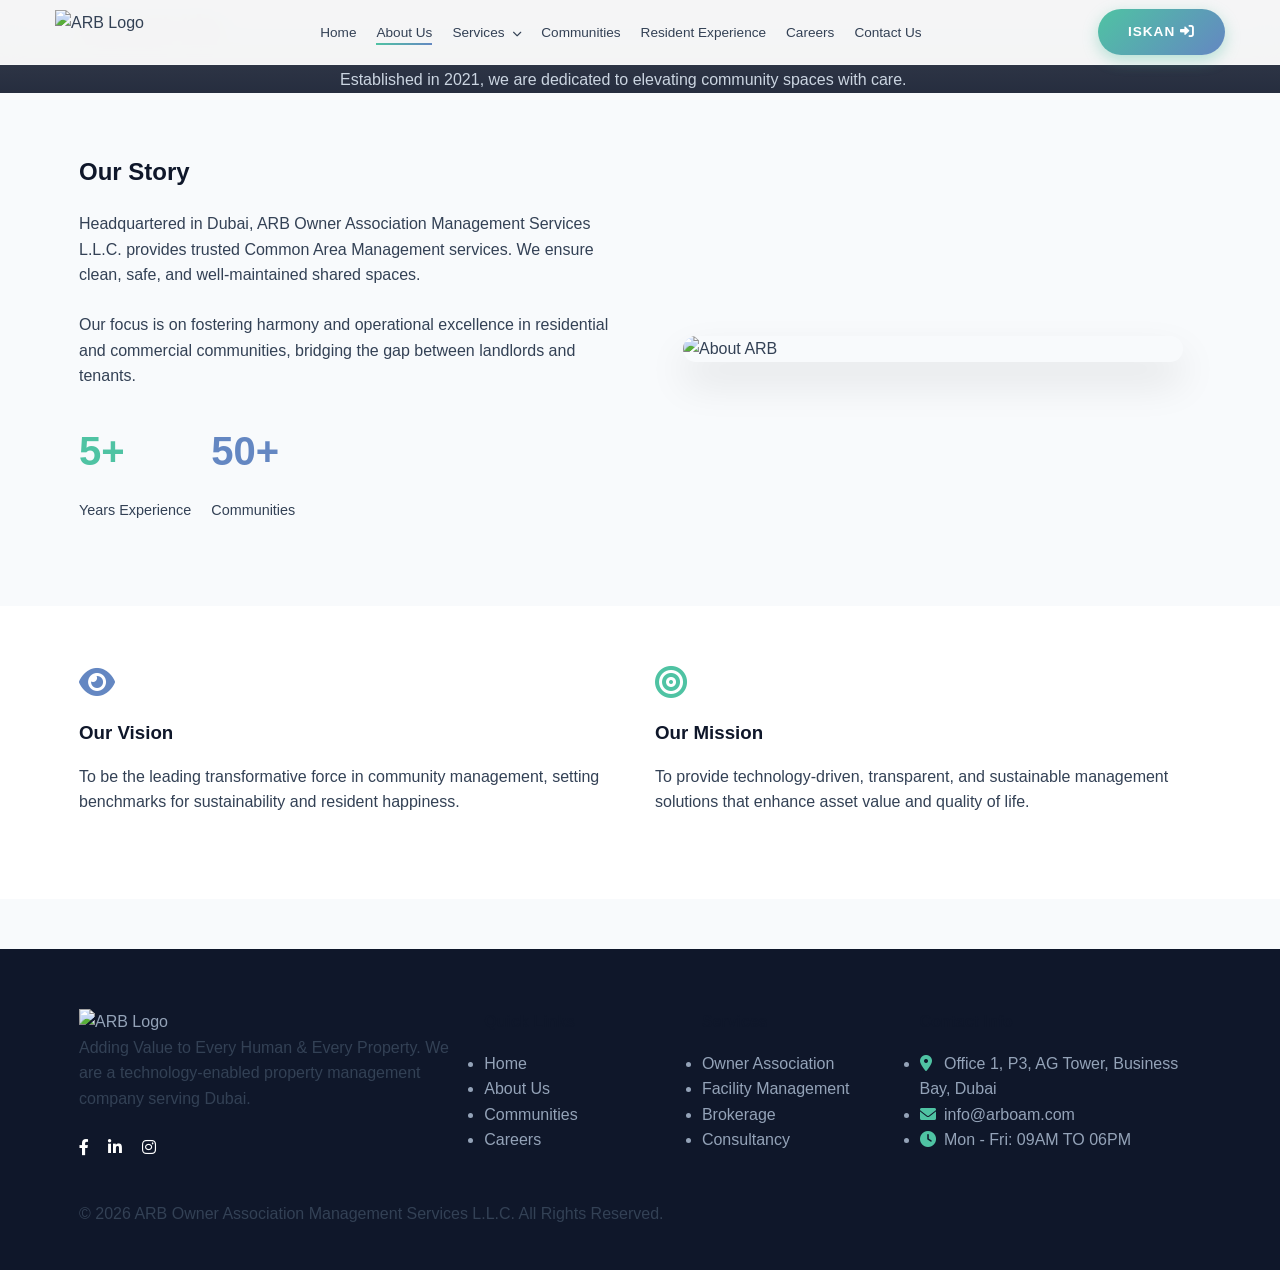
==== about.html @ 4837bdbb "initial commit" ====
<!DOCTYPE html>
<html lang="en">

<head>
    <meta charset="UTF-8">
    <meta name="viewport" content="width=device-width, initial-scale=1.0">
    <title>About Us - ARB Owners Association</title>
    <link rel="stylesheet" href="style.css">
    <link href="https://cdnjs.cloudflare.com/ajax/libs/font-awesome/6.0.0/css/all.min.css" rel="stylesheet">
</head>

<body>

    <!-- Header / Navbar -->
    <header>
        <div class="container nav-wrapper">
            <a href="index.html" class="logo"><img src="https://www.arboam.com/wp-content/uploads/2025/01/ARB-Logo.png"
                    alt="ARB Logo"></a>
            <nav>
                <ul>
                    <li><a href="index.html">Home</a></li>
                    <li><a href="about.html" class="active">About Us</a></li>
                    <li class="dropdown">
                        <a href="services.html">Services <i class="fas fa-chevron-down" style="font-size: 0.7em; margin-left: 5px;"></i></a>
                        <ul class="dropdown-content">
                            <li><a href="services.html">Owner Association Management</a></li>
                        </ul>
                    </li>
                    <li><a href="communities.html">Communities</a></li>
                    <li><a href="resident-experience.html">Resident Experience</a></li>
                    <li><a href="careers.html">Careers</a></li>
                    <li><a href="contact.html">Contact Us</a></li>
                </ul>
            </nav>
            <a href="#" class="btn btn-Iskan">Iskan <i class="fas fa-sign-in-alt"></i></a>
        </div>
    </header>

    <!-- Page Header -->
    <div class="page-header"
        style="background-image: linear-gradient(rgba(15, 23, 42, 0.8), rgba(15, 23, 42, 0.9)), url('https://images.unsplash.com/photo-1497366216548-37526070297c?auto=format&fit=crop&q=80');">
        <div class="container">
            <h1>About Us</h1>
            <p style="color: #cbd5e1; max-width: 600px; margin: 0 auto;">Established in 2021, we are dedicated to
                elevating community spaces with care.</p>
        </div>
    </div>

    <!-- Main Content -->
    <section class="section-padding">
        <div class="container">
            <div style="display: grid; grid-template-columns: 1fr 1fr; gap: 50px; align-items: center;">
                <div>
                    <h2 style="margin-bottom: 20px;">Our Story</h2>
                    <p>Headquartered in Dubai, ARB Owner Association Management Services L.L.C. provides trusted Common
                        Area Management services. We ensure clean, safe, and well-maintained shared spaces.</p>
                    <p>Our focus is on fostering harmony and operational excellence in residential and commercial
                        communities, bridging the gap between landlords and tenants.</p>

                    <div style="display: flex; gap: 20px; margin-top: 30px;">
                        <div>
                            <h3 style="color: var(--primary-green); font-size: 2.5rem;">5+</h3>
                            <p style="font-size: 0.9rem;">Years Experience</p>
                        </div>
                        <div>
                            <h3 style="color: var(--primary-blue); font-size: 2.5rem;">50+</h3>
                            <p style="font-size: 0.9rem;">Communities</p>
                        </div>
                    </div>
                </div>
                <div>
                    <img src="https://images.unsplash.com/photo-1554469384-e58fac16e23a?ixlib=rb-1.2.1&auto=format&fit=crop&w=1350&q=80"
                        alt="About ARB"
                        class="about-image">
                </div>
            </div>
        </div>
    </section>

    <!-- Vision & Mission -->
    <section class="section-padding" style="background-color: var(--white);">
        <div class="container">
            <div style="display: grid; grid-template-columns: 1fr 1fr; gap: 30px;">
                <div class="card">
                    <i class="fas fa-eye" style="font-size: 2rem; color: var(--primary-blue); margin-bottom: 20px;"></i>
                    <h3>Our Vision</h3>
                    <p>To be the leading transformative force in community management, setting benchmarks for
                        sustainability and resident happiness.</p>
                </div>
                <div class="card">
                    <i class="fas fa-bullseye"
                        style="font-size: 2rem; color: var(--primary-green); margin-bottom: 20px;"></i>
                    <h3>Our Mission</h3>
                    <p>To provide technology-driven, transparent, and sustainable management solutions that enhance
                        asset value and quality of life.</p>
                </div>
            </div>
        </div>
    </section>

    <!-- Footer -->
    <footer>
        <div class="container">
            <div class="footer-grid">
                <div class="footer-item">
                    <a href="index.html" class="footer-logo"><img
                            src="https://www.arboam.com/wp-content/uploads/2025/01/ARB-Logo.png" alt="ARB Logo"></a>
                    <p>Adding Value to Every Human & Every Property. We are a technology-enabled property management
                        company serving Dubai.</p>
                    <div style="margin-top: 20px;">
                        <a href="#" style="color: white; margin-right: 15px;"><i class="fab fa-facebook-f"></i></a>
                        <a href="#" style="color: white; margin-right: 15px;"><i class="fab fa-linkedin-in"></i></a>
                        <a href="#" style="color: white; margin-right: 15px;"><i class="fab fa-instagram"></i></a>
                    </div>
                </div>

                <div class="footer-item">
                    <h4>Quick Links</h4>
                    <ul class="footer-links">
                        <li><a href="index.html">Home</a></li>
                        <li><a href="about.html">About Us</a></li>
                        <li><a href="communities.html">Communities</a></li>
                        <li><a href="careers.html">Careers</a></li>
                    </ul>
                </div>

                <div class="footer-item">
                    <h4>Services</h4>
                    <ul class="footer-links">
                        <li><a href="services.html">Owner Association</a></li>
                        <li><a href="services.html">Facility Management</a></li>
                        <li><a href="services.html">Brokerage</a></li>
                        <li><a href="services.html">Consultancy</a></li>
                    </ul>
                </div>

                <div class="footer-item">
                    <h4>Contact Info</h4>
                    <ul class="footer-links">
                        <li><i class="fas fa-map-marker-alt" style="width: 20px; color: var(--primary-green);"></i>
                            Office 1, P3, AG Tower, Business Bay, Dubai</li>
                        <li><i class="fas fa-envelope" style="width: 20px; color: var(--primary-green);"></i>
                            info@arboam.com</li>
                        <li><i class="fas fa-clock" style="width: 20px; color: var(--primary-green);"></i> Mon - Fri:
                            09AM TO 06PM</li>
                    </ul>
                </div>
            </div>

            <div class="copyright">
                <p>&copy; 2026 ARB Owner Association Management Services L.L.C. All Rights Reserved.</p>
            </div>
        </div>
    </footer>

</body>

</html>
---- style.css ----
/* Global Variables & Color Palette */
:root {
    --primary-blue: #6487c2;
    --primary-green: #4fc3a3;
    --dark-bg: #0f172a;
    --light-bg: #f8fafc;
    --text-color: #334155;
    --light-text: #94a3b8;
    --white: #ffffff;
    --gradient-main: linear-gradient(135deg, var(--primary-green) 0%, var(--primary-blue) 100%);
    --gradient-hover: linear-gradient(135deg, var(--primary-blue) 0%, var(--primary-green) 100%);
    --nav-height: 65px;
    --glass-bg: rgba(255, 255, 255, 0.95);
    --glass-border: 1px solid rgba(255, 255, 255, 0.3);
    --shadow-soft: 0 10px 30px rgba(0, 0, 0, 0.05);
    --shadow-hover: 0 20px 40px rgba(100, 135, 194, 0.2);
    --radius-lg: 16px;
    --radius-btn: 50px;
}

* {
    margin: 0;
    padding: 0;
    box-sizing: border-box;
    font-family: 'Segoe UI', Tahoma, Geneva, Verdana, sans-serif;
}

body {
    background-color: var(--light-bg);
    color: var(--text-color);
    line-height: 1.6;
    overflow-x: hidden;
}

/* Typography */
h1, h2, h3, h4, h5, h6 {
    color: var(--dark-bg);
    margin-bottom: 1rem;
    font-weight: 700;
}

p {
    margin-bottom: 1.5rem;
    color: var(--text-color);
}

a {
    text-decoration: none;
    color: inherit;
    transition: all 0.3s ease;
}

/* Utility Classes */
.container {
    width: 90%;
    max-width: 1200px;
    margin: 0 auto;
    padding: 0 15px;
}

.text-gradient {
    background: var(--gradient-main);
    -webkit-background-clip: text;
    -webkit-text-fill-color: transparent;
    background-clip: text;
}

.section-padding {
    padding: 60px 0;
}

/* About Image Control */
.about-image {
    width: 100%;
    max-width: 500px;
    height: auto;
    object-fit: cover;
    border-radius: var(--radius-lg);
    box-shadow: 0 20px 40px rgba(0,0,0,0.1);
    display: block;
    margin: 0 auto;
}

/* Navbar */
header {
    position: fixed;
    top: 0;
    width: 100%;
    height: var(--nav-height);
    background: var(--glass-bg);
    backdrop-filter: blur(10px);
    -webkit-backdrop-filter: blur(10px);
    border-bottom: var(--glass-border);
    z-index: 1000;
    display: flex;
    align-items: center;
    transition: all 0.3s ease;
}

.nav-wrapper {
    display: flex;
    justify-content: space-between;
    align-items: center;
    width: 100%;
}

.logo {
    display: flex;
    align-items: center;
}

.logo img {
    height: 45px;
    width: auto;
}

nav ul {
    display: flex;
    list-style: none;
    gap: 20px;
    align-items: center;
}

/* Dropdown Support */
.dropdown {
    position: relative;
}

.dropdown-content {
    display: none;
    position: absolute;
    top: 100%;
    left: 0;
    background-color: var(--white); /* Ensure background is solid white */
    min-width: 240px;
    box-shadow: 0 10px 30px rgba(0,0,0,0.1);
    border-radius: 8px;
    padding: 10px 0;
    flex-direction: column;
    gap: 0;
    z-index: 1000;
}

.dropdown:hover .dropdown-content {
    display: flex;
}

.dropdown-content li {
    width: 100%;
    display: block;
}

.dropdown-content li a {
    display: block;
    padding: 10px 20px;
    width: 100%;
    color: var(--text-color);
    transition: all 0.2s ease;
}

.dropdown-content li a:hover {
    background-color: var(--light-bg);
    color: var(--primary-green);
    padding-left: 25px; /* Slight movement on hover */
}

/* Remove the underline effect for dropdown items to keep it clean */
.dropdown-content li a::after {
    display: none;
}

nav ul li a {
    font-weight: 500;
    font-size: 0.85rem;
    color: var(--text-color);
    position: relative;
}

nav ul li a::after {
    content: '';
    position: absolute;
    bottom: -5px;
    left: 0;
    width: 0;
    height: 2px;
    background: var(--gradient-main);
    transition: width 0.3s ease;
}

nav ul li a:hover::after,
nav ul li a.active::after {
    width: 100%;
}

/* Buttons */
.btn {
    display: inline-block;
    padding: 12px 30px;
    background: var(--gradient-main);
    color: var(--white);
    border: none;
    border-radius: var(--radius-btn);
    font-weight: 600;
    cursor: pointer;
    text-transform: uppercase;
    font-size: 0.85rem;
    letter-spacing: 1px;
    box-shadow: 0 5px 15px rgba(79, 195, 163, 0.4);
    transition: all 0.3s ease;
}

.btn:hover {
    transform: translateY(-2px);
    box-shadow: 0 8px 20px rgba(79, 195, 163, 0.6);
    background: var(--gradient-hover);
}

.btn-login {
    background: transparent;
    border: 2px solid var(--primary-blue);
    color: var(--primary-blue);
    margin-left: 20px;
    box-shadow: none;
}

.btn-login:hover {
    background: var(--primary-blue);
    color: var(--white);
    transform: translateY(-2px);
    box-shadow: 0 5px 15px rgba(100, 135, 194, 0.3);
}

/* Hero Section */
.hero {
    min-height: 100vh;
    padding-top: var(--nav-height);
    display: flex;
    align-items: center;
    position: relative;
    overflow: hidden;
    background: linear-gradient(180deg, rgba(248,250,252,1) 0%, rgba(230,240,255,0.5) 100%);
}

.hero::before {
    content: '';
    position: absolute;
    top: -10%;
    right: -5%;
    width: 50%;
    height: 80%;
    background: radial-gradient(circle, rgba(79,195,163,0.1) 0%, rgba(100,135,194,0.05) 70%);
    border-radius: 50%;
    z-index: 0;
    filter: blur(60px);
}

.hero-content {
    position: relative;
    z-index: 1;
    width: 100%;
    display: grid;
    grid-template-columns: 1fr 1fr;
    gap: 50px;
    align-items: center;
}

.hero-text h1 {
    font-size: 3.5rem;
    line-height: 1.1;
    margin-bottom: 25px;
    background: linear-gradient(90deg, var(--dark-bg), var(--primary-blue));
    -webkit-background-clip: text;
    -webkit-text-fill-color: transparent;
}

.hero-text p {
    font-size: 1.2rem;
    color: var(--text-color);
    margin-bottom: 40px;
    max-width: 90%;
}

/* ...existing code... */

.hero-image img {
    /* Adjusted Size */
    width: 90%; 
    max-width: 600px; /* Limit maximum width */
    display: block;
    margin: 0 auto;
    border-radius: var(--radius-lg);
    box-shadow: 0 20px 50px rgba(0,0,0,0.1);
    transform: perspective(1000px) rotateY(-5deg);
    transition: transform 0.5s ease;
}

/* ...existing code... */

/* Section Headers */
.section-header {
    text-align: center;
    max-width: 700px;
    margin: 0 auto 40px; /* Reduced margin */
}

/* ...existing code... */

/* Footer */
footer {
    background: var(--dark-bg);
    color: var(--light-text);
    padding: 60px 0 20px; /* Reduced padding */
    position: relative;
    margin-top: 50px;
}

/* ...existing code... */

.footer-grid {
    display: grid;
    grid-template-columns: 2fr 1fr 1fr 1.5fr;
    gap: 30px; /* Reduced gap */
    margin-bottom: 40px; /* Reduced margin */
}

/* ...existing code... */

/* Responsive */
@media (max-width: 968px) {
    .nav-wrapper {
        flex-direction: column;
        padding: 15px 0;
    }
    
    header {
        height: auto;
        position: relative; /* Changed from fixed for better mobile handling or keep fixed but consider height */
    }

    nav ul {
        flex-wrap: wrap;
        justify-content: center;
        margin: 15px 0;
        gap: 15px; /* Reduced gap for mobile */
    }
    
    .hero {
        padding-top: 40px; /* Reduced padding since header might not be fixed overlay or just to reduce gap */
        min-height: auto; /* Allow content to dictate height */
        padding-bottom: 60px;
    }

    .hero-content {
        grid-template-columns: 1fr;
        gap: 40px;
        text-align: center;
    }

    .hero-text h1 {
        font-size: 2.5rem; /* Smaller font on mobile */
    }

    .hero-text p {
        margin-left: auto;
        margin-right: auto;
    }

    /* About Page Image Responsive */
    .section-padding > .container > div { 
        /* Targeting the grid in about us page */
        grid-template-columns: 1fr !important;
    }
    
    .hero-image {
        margin-top: 20px;
    }

    .hero-image img {
        width: 100%;
        max-width: 100%;
        transform: none; /* Remove 3D effect on mobile for cleaner look */
    }
    
    .footer-grid {
        grid-template-columns: 1fr;
        gap: 40px;
    }
    
    .card {
        padding: 30px; /* Slightly reduced padding */
    }
}

@media (max-width: 480px) {
    .hero-text h1 {
        font-size: 2rem;
    }
    
    .btn {
        width: 100%;
        margin-bottom: 10px;
    }
    
    .btn-login {
        margin-left: 0;
    }
}
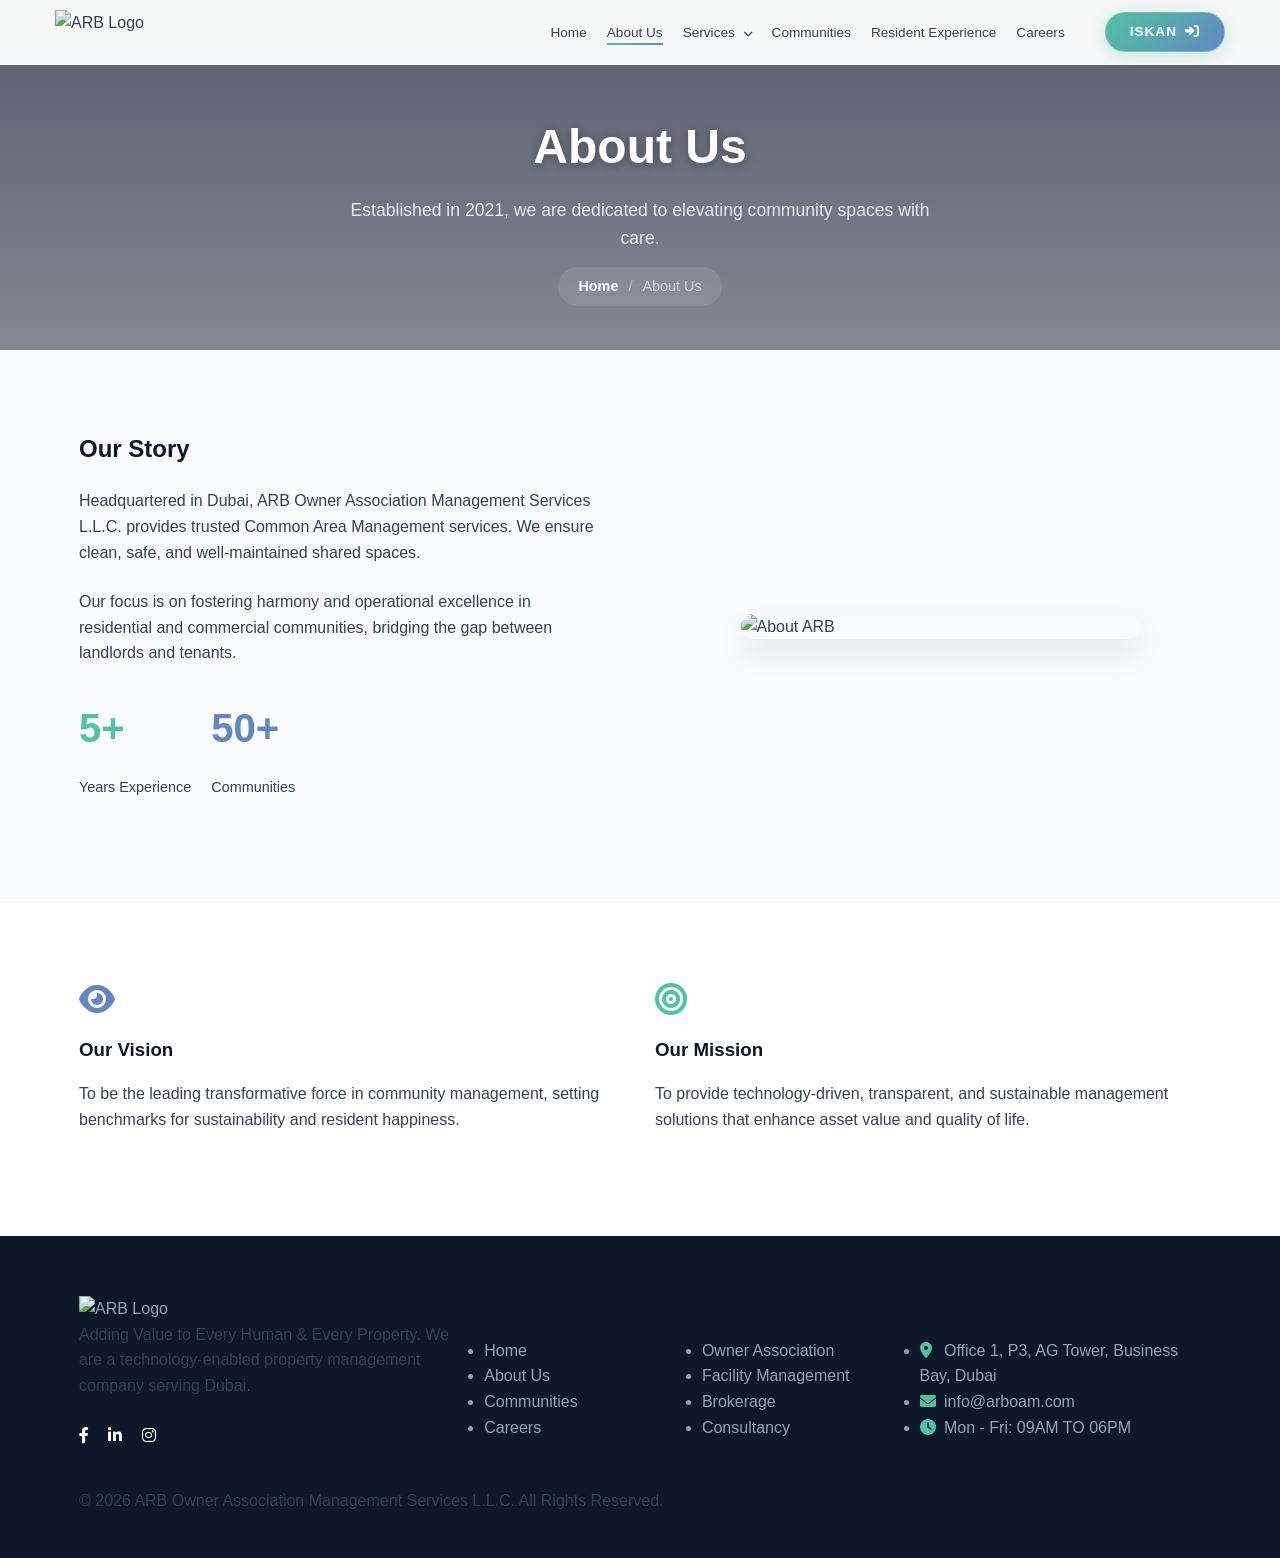
==== commit 553d4143: "changes done" ====
--- a/about.html
+++ b/about.html
@@ -29,27 +29,31 @@
                     <li><a href="communities.html">Communities</a></li>
                     <li><a href="resident-experience.html">Resident Experience</a></li>
                     <li><a href="careers.html">Careers</a></li>
-                    <li><a href="contact.html">Contact Us</a></li>
+                    <li style="margin-left: 20px;"><a href="#" class="btn btn-iskan">Iskan <i class="fas fa-sign-in-alt"></i></a></li>
                 </ul>
             </nav>
-            <a href="#" class="btn btn-Iskan">Iskan <i class="fas fa-sign-in-alt"></i></a>
         </div>
     </header>
 
     <!-- Page Header -->
-    <div class="page-header"
-        style="background-image: linear-gradient(rgba(15, 23, 42, 0.8), rgba(15, 23, 42, 0.9)), url('https://images.unsplash.com/photo-1497366216548-37526070297c?auto=format&fit=crop&q=80');">
+    <div class="page-header" style="background-image: url('https://images.unsplash.com/photo-1497366216548-37526070297c?ixlib=rb-1.2.1&auto=format&fit=crop&w=1350&q=80');">
         <div class="container">
             <h1>About Us</h1>
-            <p style="color: #cbd5e1; max-width: 600px; margin: 0 auto;">Established in 2021, we are dedicated to
-                elevating community spaces with care.</p>
+            <p>Established in 2021, we are dedicated to elevating community spaces with care.</p>
+            <div class="breadcrumbs">
+                <ul>
+                    <li><a href="index.html">Home</a></li>
+                    <li>About Us</li>
+                </ul>
+            </div>
         </div>
     </div>
 
     <!-- Main Content -->
     <section class="section-padding">
         <div class="container">
-            <div style="display: grid; grid-template-columns: 1fr 1fr; gap: 50px; align-items: center;">
+            
+            <div style="display: grid; grid-template-columns: 1fr 1fr; gap: 80px; align-items: center;">
                 <div>
                     <h2 style="margin-bottom: 20px;">Our Story</h2>
                     <p>Headquartered in Dubai, ARB Owner Association Management Services L.L.C. provides trusted Common
--- a/style.css
+++ b/style.css
@@ -1,407 +1,537 @@
 /* Global Variables & Color Palette */
 :root {
-    --primary-blue: #6487c2;
-    --primary-green: #4fc3a3;
-    --dark-bg: #0f172a;
-    --light-bg: #f8fafc;
-    --text-color: #334155;
-    --light-text: #94a3b8;
-    --white: #ffffff;
-    --gradient-main: linear-gradient(135deg, var(--primary-green) 0%, var(--primary-blue) 100%);
-    --gradient-hover: linear-gradient(135deg, var(--primary-blue) 0%, var(--primary-green) 100%);
-    --nav-height: 65px;
-    --glass-bg: rgba(255, 255, 255, 0.95);
-    --glass-border: 1px solid rgba(255, 255, 255, 0.3);
-    --shadow-soft: 0 10px 30px rgba(0, 0, 0, 0.05);
-    --shadow-hover: 0 20px 40px rgba(100, 135, 194, 0.2);
-    --radius-lg: 16px;
-    --radius-btn: 50px;
+  --primary-blue: #6487c2;
+  --primary-green: #4fc3a3;
+  --dark-bg: #0f172a;
+  --light-bg: #f8fafc;
+  --text-color: #334155;
+  --light-text: #94a3b8;
+  --white: #ffffff;
+  --gradient-main: linear-gradient(
+    135deg,
+    var(--primary-green) 0%,
+    var(--primary-blue) 100%
+  );
+  --gradient-hover: linear-gradient(
+    135deg,
+    var(--primary-blue) 0%,
+    var(--primary-green) 100%
+  );
+  --nav-height: 65px;
+  --glass-bg: rgba(255, 255, 255, 0.95);
+  --glass-border: 1px solid rgba(255, 255, 255, 0.3);
+  --shadow-soft: 0 10px 30px rgba(0, 0, 0, 0.05);
+  --shadow-hover: 0 20px 40px rgba(100, 135, 194, 0.2);
+  --radius-lg: 16px;
+  --radius-btn: 50px;
 }
 
 * {
-    margin: 0;
-    padding: 0;
-    box-sizing: border-box;
-    font-family: 'Segoe UI', Tahoma, Geneva, Verdana, sans-serif;
+  margin: 0;
+  padding: 0;
+  box-sizing: border-box;
+  font-family: "Segoe UI", Tahoma, Geneva, Verdana, sans-serif;
 }
 
 body {
-    background-color: var(--light-bg);
-    color: var(--text-color);
-    line-height: 1.6;
-    overflow-x: hidden;
+  background-color: var(--light-bg);
+  color: var(--text-color);
+  line-height: 1.6;
+  overflow-x: hidden;
 }
 
 /* Typography */
-h1, h2, h3, h4, h5, h6 {
-    color: var(--dark-bg);
-    margin-bottom: 1rem;
-    font-weight: 700;
+h1,
+h2,
+h3,
+h4,
+h5,
+h6 {
+  color: var(--dark-bg);
+  margin-bottom: 1rem;
+  font-weight: 700;
 }
 
 p {
-    margin-bottom: 1.5rem;
-    color: var(--text-color);
+  margin-bottom: 1.5rem;
+  color: var(--text-color);
 }
 
 a {
-    text-decoration: none;
-    color: inherit;
-    transition: all 0.3s ease;
+  text-decoration: none;
+  color: inherit;
+  transition: all 0.3s ease;
 }
 
 /* Utility Classes */
 .container {
-    width: 90%;
-    max-width: 1200px;
-    margin: 0 auto;
-    padding: 0 15px;
+  width: 90%;
+  max-width: 1200px;
+  margin: 0 auto;
+  padding: 0 15px;
 }
 
 .text-gradient {
-    background: var(--gradient-main);
-    -webkit-background-clip: text;
-    -webkit-text-fill-color: transparent;
-    background-clip: text;
+  background: var(--gradient-main);
+  -webkit-background-clip: text;
+  -webkit-text-fill-color: transparent;
+  background-clip: text;
 }
 
 .section-padding {
-    padding: 60px 0;
+  padding: 80px 0;
 }
 
 /* About Image Control */
 .about-image {
-    width: 100%;
-    max-width: 500px;
-    height: auto;
-    object-fit: cover;
-    border-radius: var(--radius-lg);
-    box-shadow: 0 20px 40px rgba(0,0,0,0.1);
-    display: block;
-    margin: 0 auto;
+  width: 100%;
+  max-width: 400px;
+  height: auto;
+  object-fit: cover;
+  border-radius: var(--radius-lg);
+  box-shadow: 0 15px 30px rgba(0, 0, 0, 0.08);
+  display: block;
+  margin: 0 auto;
 }
 
 /* Navbar */
 header {
-    position: fixed;
-    top: 0;
-    width: 100%;
-    height: var(--nav-height);
-    background: var(--glass-bg);
-    backdrop-filter: blur(10px);
-    -webkit-backdrop-filter: blur(10px);
-    border-bottom: var(--glass-border);
-    z-index: 1000;
-    display: flex;
-    align-items: center;
-    transition: all 0.3s ease;
+  position: fixed;
+  top: 0;
+  width: 100%;
+  height: var(--nav-height);
+  background: var(--glass-bg);
+  backdrop-filter: blur(10px);
+  -webkit-backdrop-filter: blur(10px);
+  border-bottom: var(--glass-border);
+  z-index: 1000;
+  display: flex;
+  align-items: center;
+  transition: all 0.3s ease;
 }
 
 .nav-wrapper {
-    display: flex;
-    justify-content: space-between;
-    align-items: center;
-    width: 100%;
+  display: flex;
+  justify-content: space-between;
+  align-items: center;
+  width: 100%;
 }
 
 .logo {
-    display: flex;
-    align-items: center;
+  display: flex;
+  align-items: center;
 }
 
 .logo img {
-    height: 45px;
-    width: auto;
+  height: 45px;
+  width: auto;
 }
 
 nav ul {
-    display: flex;
-    list-style: none;
-    gap: 20px;
-    align-items: center;
+  display: flex;
+  list-style: none;
+  gap: 20px;
+  align-items: center;
 }
 
 /* Dropdown Support */
 .dropdown {
-    position: relative;
+  position: relative;
 }
 
 .dropdown-content {
-    display: none;
-    position: absolute;
-    top: 100%;
-    left: 0;
-    background-color: var(--white); /* Ensure background is solid white */
-    min-width: 240px;
-    box-shadow: 0 10px 30px rgba(0,0,0,0.1);
-    border-radius: 8px;
-    padding: 10px 0;
-    flex-direction: column;
-    gap: 0;
-    z-index: 1000;
+  display: none;
+  position: absolute;
+  top: 100%;
+  left: 0;
+  background-color: var(--white); /* Ensure background is solid white */
+  min-width: 240px;
+  box-shadow: 0 10px 30px rgba(0, 0, 0, 0.1);
+  border-radius: 8px;
+  padding: 10px 0;
+  flex-direction: column;
+  gap: 0;
+  z-index: 1000;
 }
 
 .dropdown:hover .dropdown-content {
-    display: flex;
+  display: flex;
 }
 
 .dropdown-content li {
-    width: 100%;
-    display: block;
+  width: 100%;
+  display: block;
 }
 
 .dropdown-content li a {
-    display: block;
-    padding: 10px 20px;
-    width: 100%;
-    color: var(--text-color);
-    transition: all 0.2s ease;
+  display: block;
+  padding: 10px 20px;
+  width: 100%;
+  color: var(--text-color);
+  transition: all 0.2s ease;
 }
 
 .dropdown-content li a:hover {
-    background-color: var(--light-bg);
-    color: var(--primary-green);
-    padding-left: 25px; /* Slight movement on hover */
+  background-color: var(--light-bg);
+  color: var(--primary-green);
+  padding-left: 25px; /* Slight movement on hover */
 }
 
 /* Remove the underline effect for dropdown items to keep it clean */
 .dropdown-content li a::after {
-    display: none;
+  display: none;
 }
 
 nav ul li a {
-    font-weight: 500;
-    font-size: 0.85rem;
-    color: var(--text-color);
-    position: relative;
+  font-weight: 500;
+  font-size: 0.85rem;
+  color: var(--text-color);
+  position: relative;
 }
 
 nav ul li a::after {
-    content: '';
-    position: absolute;
-    bottom: -5px;
-    left: 0;
-    width: 0;
-    height: 2px;
-    background: var(--gradient-main);
-    transition: width 0.3s ease;
+  content: "";
+  position: absolute;
+  bottom: -5px;
+  left: 0;
+  width: 0;
+  height: 2px;
+  background: var(--gradient-main);
+  transition: width 0.3s ease;
 }
 
 nav ul li a:hover::after,
 nav ul li a.active::after {
-    width: 100%;
+  width: 100%;
 }
 
 /* Buttons */
 .btn {
-    display: inline-block;
-    padding: 12px 30px;
-    background: var(--gradient-main);
-    color: var(--white);
-    border: none;
-    border-radius: var(--radius-btn);
-    font-weight: 600;
-    cursor: pointer;
-    text-transform: uppercase;
-    font-size: 0.85rem;
-    letter-spacing: 1px;
-    box-shadow: 0 5px 15px rgba(79, 195, 163, 0.4);
-    transition: all 0.3s ease;
+  display: inline-block;
+  padding: 12px 30px;
+  background: var(--gradient-main);
+  color: var(--white);
+  border: none;
+  border-radius: var(--radius-btn);
+  font-weight: 600;
+  cursor: pointer;
+  text-transform: uppercase;
+  font-size: 0.85rem;
+  letter-spacing: 1px;
+  box-shadow: 0 5px 15px rgba(79, 195, 163, 0.4);
+  transition: all 0.3s ease;
 }
 
 .btn:hover {
-    transform: translateY(-2px);
-    box-shadow: 0 8px 20px rgba(79, 195, 163, 0.6);
-    background: var(--gradient-hover);
+  transform: translateY(-2px);
+  box-shadow: 0 8px 20px rgba(79, 195, 163, 0.6);
+  background: var(--gradient-hover);
 }
 
 .btn-login {
-    background: transparent;
-    border: 2px solid var(--primary-blue);
-    color: var(--primary-blue);
-    margin-left: 20px;
-    box-shadow: none;
+  background: transparent;
+  border: 2px solid var(--primary-blue);
+  color: var(--primary-blue);
+  margin-left: 20px;
+  box-shadow: none;
 }
 
 .btn-login:hover {
-    background: var(--primary-blue);
-    color: var(--white);
-    transform: translateY(-2px);
-    box-shadow: 0 5px 15px rgba(100, 135, 194, 0.3);
+  background: var(--primary-blue);
+  color: var(--white);
+  transform: translateY(-2px);
+  box-shadow: 0 5px 15px rgba(100, 135, 194, 0.3);
 }
 
 /* Hero Section */
 .hero {
-    min-height: 100vh;
-    padding-top: var(--nav-height);
-    display: flex;
-    align-items: center;
-    position: relative;
-    overflow: hidden;
-    background: linear-gradient(180deg, rgba(248,250,252,1) 0%, rgba(230,240,255,0.5) 100%);
+  min-height: 100vh;
+  padding-top: var(--nav-height);
+  display: flex;
+  align-items: center;
+  position: relative;
+  overflow: hidden;
+  background: linear-gradient(
+    180deg,
+    rgba(248, 250, 252, 1) 0%,
+    rgba(230, 240, 255, 0.5) 100%
+  );
 }
 
 .hero::before {
-    content: '';
-    position: absolute;
-    top: -10%;
-    right: -5%;
-    width: 50%;
-    height: 80%;
-    background: radial-gradient(circle, rgba(79,195,163,0.1) 0%, rgba(100,135,194,0.05) 70%);
-    border-radius: 50%;
-    z-index: 0;
-    filter: blur(60px);
+  content: "";
+  position: absolute;
+  top: -10%;
+  right: -5%;
+  width: 50%;
+  height: 80%;
+  background: radial-gradient(
+    circle,
+    rgba(79, 195, 163, 0.1) 0%,
+    rgba(100, 135, 194, 0.05) 70%
+  );
+  border-radius: 50%;
+  z-index: 0;
+  filter: blur(60px);
 }
 
 .hero-content {
-    position: relative;
-    z-index: 1;
-    width: 100%;
-    display: grid;
-    grid-template-columns: 1fr 1fr;
-    gap: 50px;
-    align-items: center;
+  position: relative;
+  z-index: 1;
+  width: 100%;
+  display: grid;
+  grid-template-columns: 1fr 1fr;
+  gap: 50px;
+  align-items: center;
 }
 
 .hero-text h1 {
-    font-size: 3.5rem;
-    line-height: 1.1;
-    margin-bottom: 25px;
-    background: linear-gradient(90deg, var(--dark-bg), var(--primary-blue));
-    -webkit-background-clip: text;
-    -webkit-text-fill-color: transparent;
+  font-size: 3.5rem;
+  line-height: 1.1;
+  margin-bottom: 25px;
+  background: linear-gradient(90deg, var(--dark-bg), var(--primary-blue));
+  -webkit-background-clip: text;
+  -webkit-text-fill-color: transparent;
 }
 
 .hero-text p {
-    font-size: 1.2rem;
-    color: var(--text-color);
-    margin-bottom: 40px;
-    max-width: 90%;
-}
-
-/* ...existing code... */
+  font-size: 1.2rem;
+  color: var(--text-color);
+  margin-bottom: 40px;
+  max-width: 90%;
+}
 
 .hero-image img {
-    /* Adjusted Size */
-    width: 90%; 
-    max-width: 600px; /* Limit maximum width */
-    display: block;
-    margin: 0 auto;
-    border-radius: var(--radius-lg);
-    box-shadow: 0 20px 50px rgba(0,0,0,0.1);
-    transform: perspective(1000px) rotateY(-5deg);
-    transition: transform 0.5s ease;
-}
-
-/* ...existing code... */
+  /* Adjusted Size */
+  width: 90%;
+  max-width: 600px; /* Limit maximum width */
+  display: block;
+  margin: 0 auto;
+  border-radius: var(--radius-lg);
+  box-shadow: 0 20px 50px rgba(0, 0, 0, 0.1);
+  transform: perspective(1000px) rotateY(-5deg);
+  transition: transform 0.5s ease;
+}
 
 /* Section Headers */
 .section-header {
-    text-align: center;
-    max-width: 700px;
-    margin: 0 auto 40px; /* Reduced margin */
-}
-
-/* ...existing code... */
+  text-align: center;
+  max-width: 700px;
+  margin: 0 auto 40px; /* Reduced margin */
+}
 
 /* Footer */
 footer {
-    background: var(--dark-bg);
-    color: var(--light-text);
-    padding: 60px 0 20px; /* Reduced padding */
-    position: relative;
-    margin-top: 50px;
-}
-
-/* ...existing code... */
+  background: var(--dark-bg);
+  color: var(--light-text);
+  padding: 60px 0 20px; /* Reduced padding */
+  position: relative;
+  /* margin-top: 50px; */
+}
+footer img {
+  width: 120px;
+}
 
 .footer-grid {
-    display: grid;
-    grid-template-columns: 2fr 1fr 1fr 1.5fr;
-    gap: 30px; /* Reduced gap */
-    margin-bottom: 40px; /* Reduced margin */
-}
-
-/* ...existing code... */
+  display: grid;
+  grid-template-columns: 2fr 1fr 1fr 1.5fr;
+  gap: 30px; /* Reduced gap */
+  margin-bottom: 40px; /* Reduced margin */
+}
+
+/* Page Headers */
+.page-header {
+  height: 350px;
+  background-size: cover;
+  background-position: center;
+  position: relative;
+  display: flex;
+  align-items: center;
+  justify-content: center;
+  text-align: center;
+  color: var(--white);
+  margin-top: 0; /* Nav is fixed, this might need padding-top if it goes under, or margin-top if nav pushes it */
+  padding-top: var(--nav-height); /* Ensure content clears fixed nav */
+}
+
+.page-header::after {
+  content: "";
+  position: absolute;
+  top: 0;
+  left: 0;
+  width: 100%;
+  height: 100%;
+  background: linear-gradient(rgba(15, 23, 42, 0.7), rgba(15, 23, 42, 0.5));
+  z-index: 1;
+}
+
+.page-header .container {
+  position: relative;
+  z-index: 2;
+}
+
+.page-header h1 {
+  font-size: 3rem;
+  color: var(--white);
+  margin-bottom: 10px;
+  text-shadow: 0 2px 10px rgba(0, 0, 0, 0.3);
+}
+
+.page-header p {
+  color: #e2e8f0;
+  font-size: 1.1rem;
+  max-width: 600px;
+  margin: 0 auto;
+}
+
+/* Breadcrumbs */
+.breadcrumbs {
+  margin-top: 15px;
+  padding: 8px 20px;
+  background: rgba(255, 255, 255, 0.1);
+  backdrop-filter: blur(5px);
+  border-radius: 30px;
+  display: inline-block;
+}
+
+.breadcrumbs ul {
+  list-style: none;
+  display: flex;
+  gap: 10px;
+  align-items: center;
+  margin: 0;
+  padding: 0;
+}
+
+.breadcrumbs li {
+  font-size: 0.9rem;
+  color: #cbd5e1;
+}
+
+.breadcrumbs li a {
+  color: var(--white);
+  font-weight: 600;
+}
+
+.breadcrumbs li a:hover {
+  color: var(--primary-green);
+}
+
+.breadcrumbs li::after {
+  content: "/";
+  margin-left: 10px;
+  color: rgba(255, 255, 255, 0.4);
+}
+
+.breadcrumbs li:last-child::after {
+  content: "";
+  margin-left: 0;
+}
+
+/* Custom Iskan Button */
+.btn-iskan {
+  padding: 8px 24px !important;
+  font-size: 0.85rem !important;
+  border-radius: 999px !important; /* Apple style perfectly round pill */
+  background: var(--gradient-main);
+  box-shadow: 0 4px 15px rgba(79, 195, 163, 0.3);
+  display: inline-flex;
+  align-items: center;
+  gap: 8px;
+  border: 1px solid rgba(255, 255, 255, 0.2);
+}
+
+.btn-iskan:hover {
+  transform: scale(1.05); /* Subtle apple-like zoom */
+  box-shadow: 0 6px 20px rgba(79, 195, 163, 0.5);
+}
+
+.nav-wrapper .logo {
+  margin-right: auto; /* Pushes nav to the right */
+}
+
+/* Remove spacing hack, header is back */
+.subpage-wrapper {
+  display: none;
+}
 
 /* Responsive */
 @media (max-width: 968px) {
-    .nav-wrapper {
-        flex-direction: column;
-        padding: 15px 0;
-    }
-    
-    header {
-        height: auto;
-        position: relative; /* Changed from fixed for better mobile handling or keep fixed but consider height */
-    }
-
-    nav ul {
-        flex-wrap: wrap;
-        justify-content: center;
-        margin: 15px 0;
-        gap: 15px; /* Reduced gap for mobile */
-    }
-    
-    .hero {
-        padding-top: 40px; /* Reduced padding since header might not be fixed overlay or just to reduce gap */
-        min-height: auto; /* Allow content to dictate height */
-        padding-bottom: 60px;
-    }
-
-    .hero-content {
-        grid-template-columns: 1fr;
-        gap: 40px;
-        text-align: center;
-    }
-
-    .hero-text h1 {
-        font-size: 2.5rem; /* Smaller font on mobile */
-    }
-
-    .hero-text p {
-        margin-left: auto;
-        margin-right: auto;
-    }
-
-    /* About Page Image Responsive */
-    .section-padding > .container > div { 
-        /* Targeting the grid in about us page */
-        grid-template-columns: 1fr !important;
-    }
-    
-    .hero-image {
-        margin-top: 20px;
-    }
-
-    .hero-image img {
-        width: 100%;
-        max-width: 100%;
-        transform: none; /* Remove 3D effect on mobile for cleaner look */
-    }
-    
-    .footer-grid {
-        grid-template-columns: 1fr;
-        gap: 40px;
-    }
-    
-    .card {
-        padding: 30px; /* Slightly reduced padding */
-    }
+  .nav-wrapper {
+    flex-direction: column;
+    padding: 15px 0;
+  }
+
+  header {
+    height: auto;
+    position: relative; /* Changed from fixed for better mobile handling or keep fixed but consider height */
+  }
+
+  nav ul {
+    flex-wrap: wrap;
+    justify-content: center;
+    margin: 15px 0;
+    gap: 15px; /* Reduced gap for mobile */
+  }
+
+  .hero {
+    padding-top: 40px; /* Reduced padding since header might not be fixed overlay or just to reduce gap */
+    min-height: auto; /* Allow content to dictate height */
+    padding-bottom: 60px;
+  }
+
+  .hero-content {
+    grid-template-columns: 1fr;
+    gap: 40px;
+    text-align: center;
+  }
+
+  .hero-text h1 {
+    font-size: 2.5rem; /* Smaller font on mobile */
+  }
+
+  .hero-text p {
+    margin-left: auto;
+    margin-right: auto;
+  }
+
+  /* About Page Image Responsive */
+  .section-padding > .container > div {
+    /* Targeting the grid in about us page */
+    grid-template-columns: 1fr !important;
+  }
+
+  .hero-image {
+    margin-top: 20px;
+  }
+
+  .hero-image img {
+    width: 100%;
+    max-width: 100%;
+    transform: none; /* Remove 3D effect on mobile for cleaner look */
+  }
+
+  .footer-grid {
+    grid-template-columns: 1fr;
+    gap: 40px;
+  }
+
+  .card {
+    padding: 30px; /* Slightly reduced padding */
+  }
 }
 
 @media (max-width: 480px) {
-    .hero-text h1 {
-        font-size: 2rem;
-    }
-    
-    .btn {
-        width: 100%;
-        margin-bottom: 10px;
-    }
-    
-    .btn-login {
-        margin-left: 0;
-    }
-}
+  .hero-text h1 {
+    font-size: 2rem;
+  }
+
+  .btn {
+    width: 100%;
+    margin-bottom: 10px;
+  }
+
+  .btn-login {
+    margin-left: 0;
+  }
+}
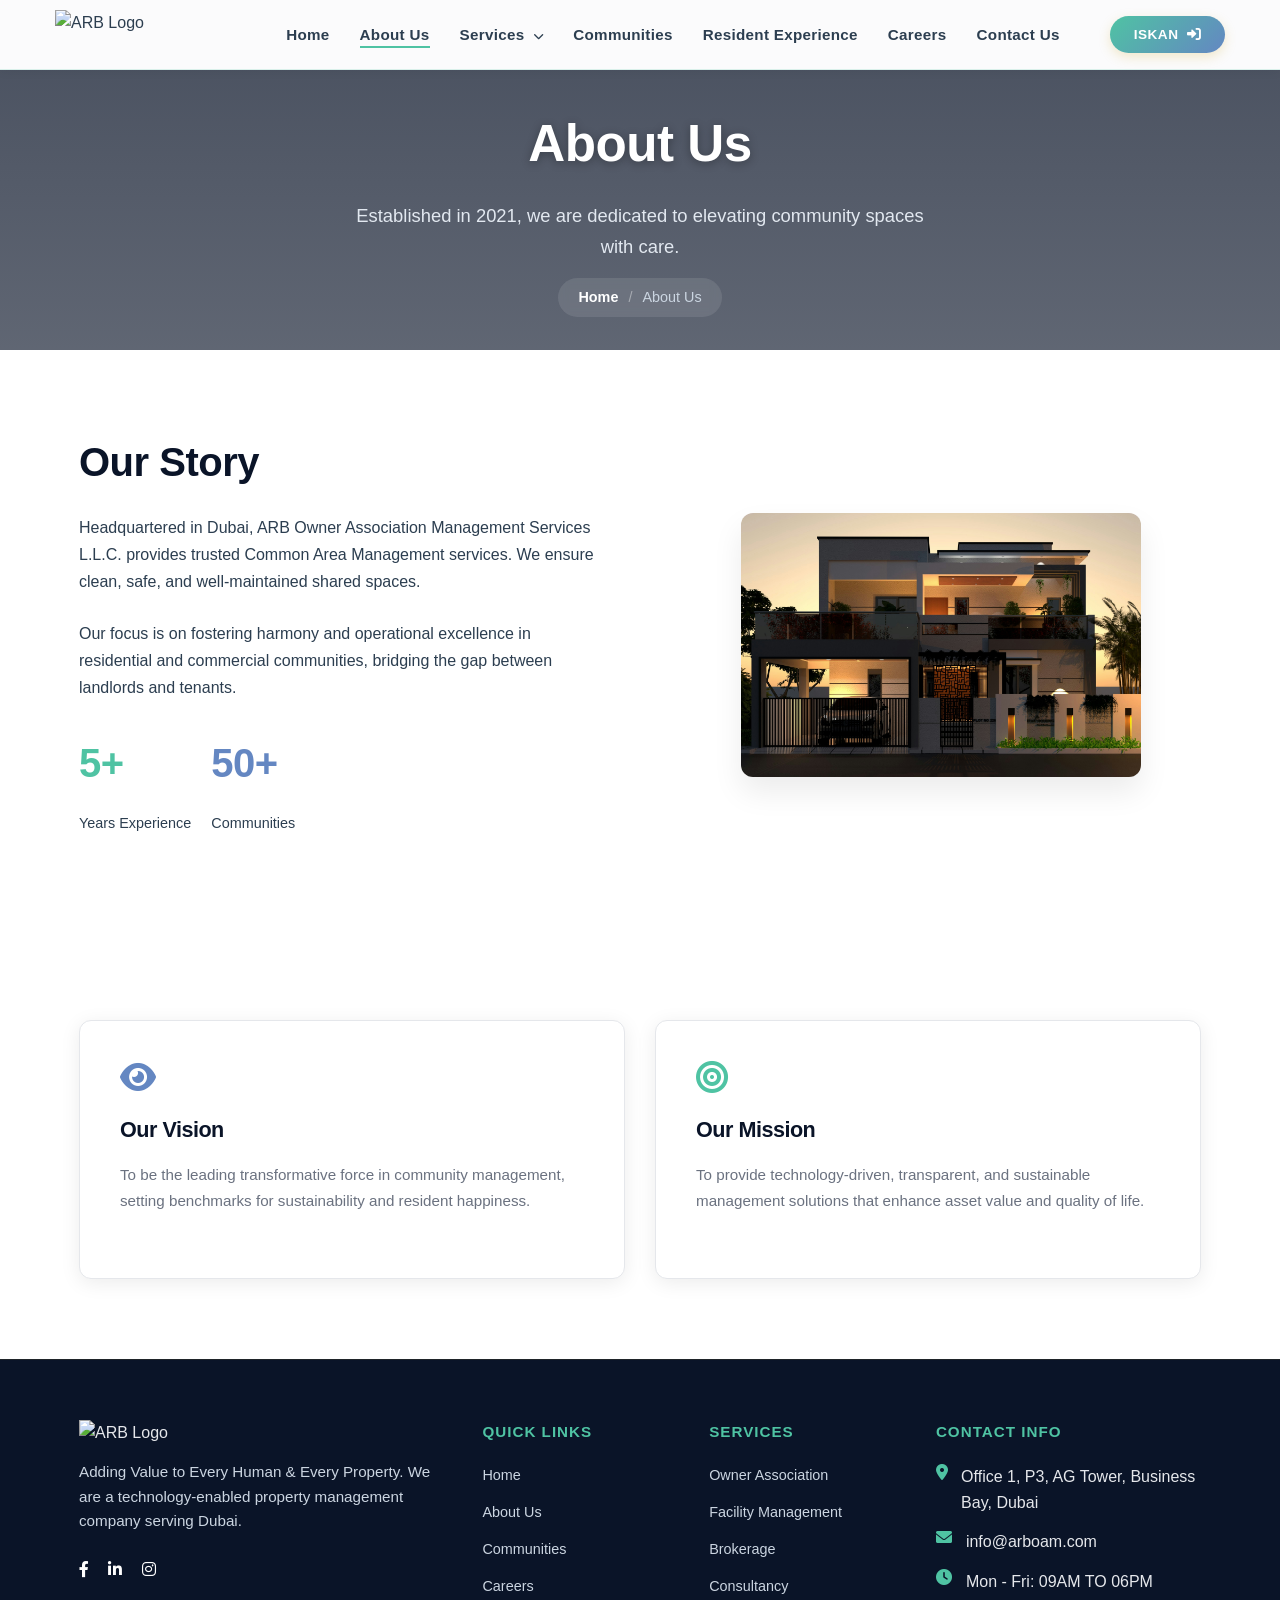
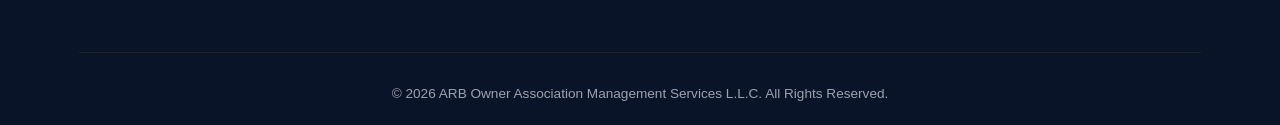
==== commit fbf8e643: "changed overall layout" ====
--- a/about.html
+++ b/about.html
@@ -4,6 +4,8 @@
 <head>
     <meta charset="UTF-8">
     <meta name="viewport" content="width=device-width, initial-scale=1.0">
+    <link rel="shortcut icon" href="https://www.arboam.com/wp-content/uploads/2025/01/ARB-favicon.png"
+        type="image/x-icon" />
     <title>About Us - ARB Owners Association</title>
     <link rel="stylesheet" href="style.css">
     <link href="https://cdnjs.cloudflare.com/ajax/libs/font-awesome/6.0.0/css/all.min.css" rel="stylesheet">
@@ -17,11 +19,17 @@
             <a href="index.html" class="logo"><img src="https://www.arboam.com/wp-content/uploads/2025/01/ARB-Logo.png"
                     alt="ARB Logo"></a>
             <nav>
-                <ul>
+                <div class="mobile-menu-toggle" id="mobile-menu-toggle">
+                    <span></span>
+                    <span></span>
+                    <span></span>
+                </div>
+                <ul id="nav-menu">
                     <li><a href="index.html">Home</a></li>
                     <li><a href="about.html" class="active">About Us</a></li>
                     <li class="dropdown">
-                        <a href="services.html">Services <i class="fas fa-chevron-down" style="font-size: 0.7em; margin-left: 5px;"></i></a>
+                        <a href="services.html">Services <i class="fas fa-chevron-down"
+                                style="font-size: 0.7em; margin-left: 5px;"></i></a>
                         <ul class="dropdown-content">
                             <li><a href="services.html">Owner Association Management</a></li>
                         </ul>
@@ -29,14 +37,32 @@
                     <li><a href="communities.html">Communities</a></li>
                     <li><a href="resident-experience.html">Resident Experience</a></li>
                     <li><a href="careers.html">Careers</a></li>
-                    <li style="margin-left: 20px;"><a href="#" class="btn btn-iskan">Iskan <i class="fas fa-sign-in-alt"></i></a></li>
+                    <li><a href="contact.html">Contact Us</a></li>
+                    <li style="margin-left: 20px;"><a href="#" class="btn btn-iskan">Iskan <i
+                                class="fas fa-sign-in-alt"></i></a></li>
                 </ul>
             </nav>
         </div>
     </header>
 
+    <!-- Mobile Menu Overlay -->
+    <div class="mobile-menu-overlay" id="mobile-menu-overlay"></div>
+    <div class="mobile-menu" id="mobile-menu">
+        <ul>
+            <li><a href="index.html">Home</a></li>
+            <li><a href="about.html" class="active">About Us</a></li>
+            <li><a href="services.html">Services</a></li>
+            <li><a href="communities.html">Communities</a></li>
+            <li><a href="resident-experience.html">Resident Experience</a></li>
+            <li><a href="careers.html">Careers</a></li>
+            <li><a href="contact.html">Contact Us</a></li>
+            <li><a href="#" class="btn btn-iskan">Iskan <i class="fas fa-sign-in-alt"></i></a></li>
+        </ul>
+    </div>
+
     <!-- Page Header -->
-    <div class="page-header" style="background-image: url('https://images.unsplash.com/photo-1497366216548-37526070297c?ixlib=rb-1.2.1&auto=format&fit=crop&w=1350&q=80');">
+    <div class="page-header"
+        style="background-image: url('https://images.unsplash.com/photo-1497366216548-37526070297c?ixlib=rb-1.2.1&auto=format&fit=crop&w=1350&q=80');">
         <div class="container">
             <h1>About Us</h1>
             <p>Established in 2021, we are dedicated to elevating community spaces with care.</p>
@@ -52,7 +78,7 @@
     <!-- Main Content -->
     <section class="section-padding">
         <div class="container">
-            
+
             <div style="display: grid; grid-template-columns: 1fr 1fr; gap: 80px; align-items: center;">
                 <div>
                     <h2 style="margin-bottom: 20px;">Our Story</h2>
@@ -73,9 +99,7 @@
                     </div>
                 </div>
                 <div>
-                    <img src="https://images.unsplash.com/photo-1554469384-e58fac16e23a?ixlib=rb-1.2.1&auto=format&fit=crop&w=1350&q=80"
-                        alt="About ARB"
-                        class="about-image">
+                    <img src="assets/img/2.jpg" alt="About ARB" class="about-image">
                 </div>
             </div>
         </div>
@@ -157,6 +181,44 @@
         </div>
     </footer>
 
+    <script>
+        // Mobile menu toggle functionality
+        document.addEventListener('DOMContentLoaded', function () {
+            const menuToggle = document.getElementById('mobile-menu-toggle');
+            const mobileMenu = document.getElementById('mobile-menu');
+            const mobileMenuOverlay = document.getElementById('mobile-menu-overlay');
+
+            if (menuToggle && mobileMenu && mobileMenuOverlay) {
+                // Toggle menu when hamburger is clicked
+                menuToggle.addEventListener('click', function () {
+                    menuToggle.classList.toggle('active');
+                    mobileMenu.classList.toggle('active');
+                    mobileMenuOverlay.classList.toggle('active');
+                    document.body.style.overflow = mobileMenu.classList.contains('active') ? 'hidden' : '';
+                });
+
+                // Close menu when overlay is clicked
+                mobileMenuOverlay.addEventListener('click', function () {
+                    menuToggle.classList.remove('active');
+                    mobileMenu.classList.remove('active');
+                    mobileMenuOverlay.classList.remove('active');
+                    document.body.style.overflow = '';
+                });
+
+                // Close menu when a link is clicked
+                const menuLinks = mobileMenu.querySelectorAll('a');
+                menuLinks.forEach(link => {
+                    link.addEventListener('click', function () {
+                        menuToggle.classList.remove('active');
+                        mobileMenu.classList.remove('active');
+                        mobileMenuOverlay.classList.remove('active');
+                        document.body.style.overflow = '';
+                    });
+                });
+            }
+        });
+    </script>
+
 </body>
 
 </html>
--- a/style.css
+++ b/style.css
@@ -1,12 +1,18 @@
-/* Global Variables & Color Palette */
+/* Global Variables & Color Palette - Premium Dubai Edition */
 :root {
+  --primary-navy: #0a1428;
+  --secondary-navy: #1a2642;
+  --accent-gold: #4fc3a3;
+  --accent-gold-light: #5dd9b5;
+  --accent-teal: #6487c2;
+  --primary-green: #4fc3a3;
   --primary-blue: #6487c2;
-  --primary-green: #4fc3a3;
-  --dark-bg: #0f172a;
-  --light-bg: #f8fafc;
-  --text-color: #334155;
-  --light-text: #94a3b8;
+  --light-bg: #f5f7fa;
+  --text-color: #2c3e50;
+  --text-light: #6b7280;
+  --light-text: #9ca3af;
   --white: #ffffff;
+  --border-gray: #e5e7eb;
   --gradient-main: linear-gradient(
     135deg,
     var(--primary-green) 0%,
@@ -14,16 +20,76 @@
   );
   --gradient-hover: linear-gradient(
     135deg,
-    var(--primary-blue) 0%,
-    var(--primary-green) 100%
+    var(--accent-gold-light) 0%,
+    #5a7fc8 100%
   );
-  --nav-height: 65px;
-  --glass-bg: rgba(255, 255, 255, 0.95);
-  --glass-border: 1px solid rgba(255, 255, 255, 0.3);
-  --shadow-soft: 0 10px 30px rgba(0, 0, 0, 0.05);
-  --shadow-hover: 0 20px 40px rgba(100, 135, 194, 0.2);
-  --radius-lg: 16px;
-  --radius-btn: 50px;
+  --gradient-dark: linear-gradient(
+    135deg,
+    var(--primary-navy) 0%,
+    var(--secondary-navy) 100%
+  );
+  --nav-height: 70px;
+  --glass-bg: rgba(255, 255, 255, 0.98);
+  --glass-border: 1px solid rgba(79, 195, 163, 0.2);
+  --shadow-soft: 0 4px 20px rgba(0, 0, 0, 0.08);
+  --shadow-medium: 0 10px 40px rgba(0, 0, 0, 0.12);
+  --shadow-hover: 0 20px 60px rgba(79, 195, 163, 0.15);
+  --radius-lg: 12px;
+  --radius-btn: 8px;
+}
+
+/* Animations */
+@keyframes fadeInUp {
+  from {
+    opacity: 0;
+    transform: translateY(30px);
+  }
+  to {
+    opacity: 1;
+    transform: translateY(0);
+  }
+}
+
+@keyframes fadeIn {
+  from {
+    opacity: 0;
+  }
+  to {
+    opacity: 1;
+  }
+}
+
+@keyframes slideInLeft {
+  from {
+    opacity: 0;
+    transform: translateX(-30px);
+  }
+  to {
+    opacity: 1;
+    transform: translateX(0);
+  }
+}
+
+@keyframes slideInRight {
+  from {
+    opacity: 0;
+    transform: translateX(30px);
+  }
+  to {
+    opacity: 1;
+    transform: translateX(0);
+  }
+}
+
+@keyframes scaleIn {
+  from {
+    opacity: 0;
+    transform: scale(0.95);
+  }
+  to {
+    opacity: 1;
+    transform: scale(1);
+  }
 }
 
 * {
@@ -33,8 +99,12 @@
   font-family: "Segoe UI", Tahoma, Geneva, Verdana, sans-serif;
 }
 
+html {
+  scroll-behavior: smooth;
+}
+
 body {
-  background-color: var(--light-bg);
+  background-color: var(--white);
   color: var(--text-color);
   line-height: 1.6;
   overflow-x: hidden;
@@ -47,14 +117,33 @@
 h4,
 h5,
 h6 {
-  color: var(--dark-bg);
+  color: var(--primary-navy);
   margin-bottom: 1rem;
   font-weight: 700;
+  letter-spacing: -0.5px;
+}
+
+h1 {
+  font-size: 3.5rem;
+  font-weight: 800;
+  letter-spacing: -1px;
+}
+
+h2 {
+  font-size: 2.5rem;
+  font-weight: 700;
+}
+
+h3 {
+  font-size: 1.5rem;
+  font-weight: 600;
 }
 
 p {
   margin-bottom: 1.5rem;
   color: var(--text-color);
+  font-size: 1rem;
+  line-height: 1.7;
 }
 
 a {
@@ -74,8 +163,8 @@
 .text-gradient {
   background: var(--gradient-main);
   -webkit-background-clip: text;
+  background-clip: text;
   -webkit-text-fill-color: transparent;
-  background-clip: text;
 }
 
 .section-padding {
@@ -108,6 +197,7 @@
   display: flex;
   align-items: center;
   transition: all 0.3s ease;
+  box-shadow: 0 2px 10px rgba(0, 0, 0, 0.05);
 }
 
 .nav-wrapper {
@@ -123,14 +213,14 @@
 }
 
 .logo img {
-  height: 45px;
+  height: 50px;
   width: auto;
 }
 
 nav ul {
   display: flex;
   list-style: none;
-  gap: 20px;
+  gap: 30px;
   align-items: center;
 }
 
@@ -144,10 +234,10 @@
   position: absolute;
   top: 100%;
   left: 0;
-  background-color: var(--white); /* Ensure background is solid white */
+  background-color: var(--white);
   min-width: 240px;
   box-shadow: 0 10px 30px rgba(0, 0, 0, 0.1);
-  border-radius: 8px;
+  border-radius: var(--radius-lg);
   padding: 10px 0;
   flex-direction: column;
   gap: 0;
@@ -165,7 +255,7 @@
 
 .dropdown-content li a {
   display: block;
-  padding: 10px 20px;
+  padding: 12px 20px;
   width: 100%;
   color: var(--text-color);
   transition: all 0.2s ease;
@@ -173,20 +263,20 @@
 
 .dropdown-content li a:hover {
   background-color: var(--light-bg);
-  color: var(--primary-green);
-  padding-left: 25px; /* Slight movement on hover */
-}
-
-/* Remove the underline effect for dropdown items to keep it clean */
+  color: var(--accent-gold);
+  padding-left: 25px;
+}
+
 .dropdown-content li a::after {
   display: none;
 }
 
 nav ul li a {
-  font-weight: 500;
-  font-size: 0.85rem;
+  font-weight: 600;
+  font-size: 0.95rem;
   color: var(--text-color);
   position: relative;
+  letter-spacing: 0.3px;
 }
 
 nav ul li a::after {
@@ -196,8 +286,12 @@
   left: 0;
   width: 0;
   height: 2px;
-  background: var(--gradient-main);
+  background: var(--accent-gold);
   transition: width 0.3s ease;
+}
+
+nav ul li a.btn-iskan::after {
+  display: none;
 }
 
 nav ul li a:hover::after,
@@ -208,39 +302,61 @@
 /* Buttons */
 .btn {
   display: inline-block;
-  padding: 12px 30px;
+  padding: 14px 35px;
   background: var(--gradient-main);
   color: var(--white);
   border: none;
   border-radius: var(--radius-btn);
-  font-weight: 600;
+  font-weight: 700;
   cursor: pointer;
   text-transform: uppercase;
   font-size: 0.85rem;
   letter-spacing: 1px;
-  box-shadow: 0 5px 15px rgba(79, 195, 163, 0.4);
+  box-shadow: 0 4px 15px rgba(212, 175, 55, 0.3);
   transition: all 0.3s ease;
+  animation: fadeInUp 0.8s ease-out 0.3s backwards;
 }
 
 .btn:hover {
-  transform: translateY(-2px);
-  box-shadow: 0 8px 20px rgba(79, 195, 163, 0.6);
+  transform: translateY(-3px);
+  box-shadow: var(--shadow-hover);
   background: var(--gradient-hover);
 }
 
 .btn-login {
   background: transparent;
-  border: 2px solid var(--primary-blue);
-  color: var(--primary-blue);
+  border: 2px solid var(--accent-gold);
+  color: var(--accent-gold);
   margin-left: 20px;
   box-shadow: none;
 }
 
 .btn-login:hover {
-  background: var(--primary-blue);
-  color: var(--white);
-  transform: translateY(-2px);
-  box-shadow: 0 5px 15px rgba(100, 135, 194, 0.3);
+  background: var(--accent-gold);
+  color: var(--primary-navy);
+  transform: translateY(-3px);
+  box-shadow: 0 8px 20px rgba(212, 175, 55, 0.3);
+}
+
+/* Iskan Button */
+.btn-iskan {
+  padding: 10px 28px !important;
+  font-size: 0.8rem !important;
+  border-radius: 6px !important;
+  background: var(--gradient-main) !important;
+  box-shadow: 0 4px 12px rgba(212, 175, 55, 0.25) !important;
+  display: inline-flex !important;
+  align-items: center !important;
+  gap: 8px !important;
+  border: none !important;
+  font-weight: 700 !important;
+  letter-spacing: 0.5px !important;
+}
+
+.btn-iskan:hover {
+  transform: translateY(-2px) !important;
+  box-shadow: 0 6px 18px rgba(212, 175, 55, 0.4) !important;
+  background: var(--gradient-hover) !important;
 }
 
 /* Hero Section */
@@ -252,9 +368,9 @@
   position: relative;
   overflow: hidden;
   background: linear-gradient(
-    180deg,
-    rgba(248, 250, 252, 1) 0%,
-    rgba(230, 240, 255, 0.5) 100%
+    135deg,
+    var(--primary-navy) 0%,
+    var(--secondary-navy) 100%
   );
 }
 
@@ -267,8 +383,8 @@
   height: 80%;
   background: radial-gradient(
     circle,
-    rgba(79, 195, 163, 0.1) 0%,
-    rgba(100, 135, 194, 0.05) 70%
+    rgba(212, 175, 55, 0.08) 0%,
+    rgba(42, 127, 122, 0.05) 70%
   );
   border-radius: 50%;
   z-index: 0;
@@ -281,62 +397,180 @@
   width: 100%;
   display: grid;
   grid-template-columns: 1fr 1fr;
-  gap: 50px;
+  gap: 60px;
   align-items: center;
 }
 
 .hero-text h1 {
-  font-size: 3.5rem;
+  font-size: 3.8rem;
   line-height: 1.1;
   margin-bottom: 25px;
-  background: linear-gradient(90deg, var(--dark-bg), var(--primary-blue));
-  -webkit-background-clip: text;
-  -webkit-text-fill-color: transparent;
+  color: var(--white);
+  font-weight: 800;
+  letter-spacing: -1.5px;
+  animation: slideInLeft 0.8s ease-out;
 }
 
 .hero-text p {
-  font-size: 1.2rem;
-  color: var(--text-color);
+  font-size: 1.1rem;
+  color: #d1d5db;
   margin-bottom: 40px;
   max-width: 90%;
+  line-height: 1.8;
+  animation: fadeInUp 0.8s ease-out 0.2s backwards;
 }
 
 .hero-image img {
-  /* Adjusted Size */
   width: 90%;
-  max-width: 600px; /* Limit maximum width */
+  max-width: 600px;
   display: block;
   margin: 0 auto;
   border-radius: var(--radius-lg);
-  box-shadow: 0 20px 50px rgba(0, 0, 0, 0.1);
-  transform: perspective(1000px) rotateY(-5deg);
+  box-shadow: 0 30px 80px rgba(212, 175, 55, 0.2);
+  transform: perspective(1000px) rotateY(-3deg);
   transition: transform 0.5s ease;
+  animation: slideInRight 0.8s ease-out 0.2s backwards;
+}
+
+.hero-image img:hover {
+  transform: perspective(1000px) rotateY(0deg);
 }
 
 /* Section Headers */
 .section-header {
   text-align: center;
   max-width: 700px;
-  margin: 0 auto 40px; /* Reduced margin */
-}
-
-/* Footer */
+  margin: 0 auto 50px;
+  animation: fadeInUp 0.6s ease-out;
+}
+
+.section-header h2 {
+  color: var(--primary-navy);
+  margin-bottom: 15px;
+  font-size: 2.5rem;
+  font-weight: 800;
+}
+
+.section-header p {
+  color: var(--text-light);
+  font-size: 1.05rem;
+  line-height: 1.7;
+}
+
+/* Cards */
+.card {
+  background: var(--white);
+  border: 1px solid var(--border-gray);
+  border-radius: var(--radius-lg);
+  padding: 40px;
+  transition: all 0.3s ease;
+  box-shadow: var(--shadow-soft);
+  animation: fadeInUp 0.6s ease-out backwards;
+}
+
+.card:hover {
+  transform: translateY(-5px);
+  box-shadow: var(--shadow-medium);
+  border-color: var(--accent-gold);
+}
+
+.card h3 {
+  color: var(--primary-navy);
+  margin-bottom: 15px;
+  font-size: 1.35rem;
+}
+
+.card p {
+  color: var(--text-light);
+  font-size: 0.95rem;
+  line-height: 1.7;
+}
+
+.card a {
+  /* color: var(--accent-gold); */
+  font-weight: 700;
+  text-decoration: none;
+  transition: all 0.3s ease;
+  display: inline-flex;
+  align-items: center;
+  gap: 8px;
+}
+
+.card a:hover {
+  color: var(--accent-teal);
+  gap: 12px;
+}
+
+/* Footer Styling */
 footer {
-  background: var(--dark-bg);
-  color: var(--light-text);
-  padding: 60px 0 20px; /* Reduced padding */
-  position: relative;
-  /* margin-top: 50px; */
-}
+  background: var(--primary-navy);
+  color: #e5e7eb;
+  padding: 60px 0 20px 0;
+  /* margin-top: 80px; */
+  border-top: 1px solid rgba(212, 175, 55, 0.1);
+}
+
+footer p {
+  color: #cbd5e1;
+  font-size: 0.95rem;
+  line-height: 1.6;
+}
+
 footer img {
   width: 120px;
+  margin-bottom: 15px;
 }
 
 .footer-grid {
   display: grid;
   grid-template-columns: 2fr 1fr 1fr 1.5fr;
-  gap: 30px; /* Reduced gap */
-  margin-bottom: 40px; /* Reduced margin */
+  gap: 50px;
+  margin-bottom: 40px;
+}
+
+.footer-item h4 {
+  color: var(--accent-gold);
+  font-size: 1.1rem;
+  margin-bottom: 20px;
+  font-weight: 700;
+  text-transform: uppercase;
+  letter-spacing: 1px;
+  font-size: 0.95rem;
+}
+
+.footer-links {
+  list-style: none;
+  padding: 0;
+}
+
+.footer-links li {
+  margin-bottom: 14px;
+  display: flex;
+  align-items: flex-start;
+  gap: 10px;
+}
+
+.footer-links a {
+  color: #cbd5e1;
+  font-size: 0.9rem;
+  transition: color 0.3s ease;
+  text-decoration: none;
+}
+
+.footer-links a:hover {
+  color: var(--accent-gold);
+}
+
+.copyright {
+  text-align: center;
+  padding-top: 30px;
+  border-top: 1px solid rgba(212, 175, 55, 0.1);
+}
+
+.copyright p {
+  font-size: 0.85rem;
+  color: #9ca3af;
+  margin: 0;
 }
 
 /* Page Headers */
@@ -350,8 +584,126 @@
   justify-content: center;
   text-align: center;
   color: var(--white);
-  margin-top: 0; /* Nav is fixed, this might need padding-top if it goes under, or margin-top if nav pushes it */
-  padding-top: var(--nav-height); /* Ensure content clears fixed nav */
+  margin-top: 0;
+  padding-top: var(--nav-height);
+}
+
+/* Property Slider */
+.properties-slider {
+  position: relative;
+  display: flex;
+  align-items: center;
+  gap: 20px;
+}
+
+.slider-container {
+  flex: 1;
+  overflow: hidden;
+  border-radius: var(--radius-lg);
+  height: 400px;
+}
+
+.slider-wrapper {
+  display: flex;
+  transition: transform 0.5s ease-out;
+  height: 100%;
+}
+
+.slider-item {
+  min-width: 100%;
+  height: 100%;
+  background-size: cover;
+  background-position: center;
+  position: relative;
+  display: flex;
+  align-items: flex-end;
+  justify-content: flex-start;
+  animation: fadeIn 0.5s ease-out;
+}
+
+.slider-item::after {
+  content: "";
+  position: absolute;
+  top: 0;
+  left: 0;
+  width: 100%;
+  height: 100%;
+  background: linear-gradient(
+    to top,
+    rgba(10, 20, 40, 0.9),
+    rgba(10, 20, 40, 0.4),
+    transparent
+  );
+  z-index: 1;
+}
+
+.slider-content {
+  position: relative;
+  z-index: 2;
+  padding: 40px;
+  color: var(--white);
+  animation: slideInLeft 0.5s ease-out;
+}
+
+.slider-content h3 {
+  font-size: 2rem;
+  color: var(--white);
+  margin-bottom: 10px;
+  font-weight: 800;
+}
+
+.slider-content p {
+  color: #cbd5e1;
+  font-size: 1.05rem;
+  max-width: 400px;
+}
+
+.slider-arrow {
+  width: 50px;
+  height: 50px;
+  border-radius: 50%;
+  background: var(--accent-gold);
+  border: none;
+  color: var(--primary-navy);
+  cursor: pointer;
+  display: flex;
+  align-items: center;
+  justify-content: center;
+  font-size: 1.2rem;
+  transition: all 0.3s ease;
+  box-shadow: 0 4px 15px rgba(212, 175, 55, 0.3);
+  flex-shrink: 0;
+  z-index: 10;
+}
+
+.slider-arrow:hover {
+  background: var(--accent-gold-light);
+  transform: scale(1.1);
+  box-shadow: 0 8px 25px rgba(212, 175, 55, 0.5);
+}
+
+.slider-dots {
+  display: flex;
+  justify-content: center;
+  gap: 12px;
+  margin-top: 30px;
+  animation: fadeInUp 0.6s ease-out;
+}
+
+.slider-dot {
+  width: 12px;
+  height: 12px;
+  border-radius: 50%;
+  background: rgba(212, 175, 55, 0.3);
+  cursor: pointer;
+  transition: all 0.3s ease;
+  border: 2px solid transparent;
+}
+
+.slider-dot.active {
+  background: var(--accent-gold);
+  transform: scale(1.3);
+  box-shadow: 0 0 20px rgba(212, 175, 55, 0.5);
 }
 
 .page-header::after {
@@ -361,7 +713,7 @@
   left: 0;
   width: 100%;
   height: 100%;
-  background: linear-gradient(rgba(15, 23, 42, 0.7), rgba(15, 23, 42, 0.5));
+  background: linear-gradient(rgba(10, 20, 40, 0.75), rgba(10, 20, 40, 0.65));
   z-index: 1;
 }
 
@@ -371,17 +723,20 @@
 }
 
 .page-header h1 {
-  font-size: 3rem;
+  font-size: 3.2rem;
   color: var(--white);
-  margin-bottom: 10px;
+  margin-bottom: 15px;
   text-shadow: 0 2px 10px rgba(0, 0, 0, 0.3);
+  font-weight: 800;
+  letter-spacing: -0.5px;
 }
 
 .page-header p {
   color: #e2e8f0;
-  font-size: 1.1rem;
+  font-size: 1.15rem;
   max-width: 600px;
   margin: 0 auto;
+  font-weight: 500;
 }
 
 /* Breadcrumbs */
@@ -450,6 +805,139 @@
   margin-right: auto; /* Pushes nav to the right */
 }
 
+/* Mobile Menu Toggle */
+.mobile-menu-toggle {
+  display: none;
+  flex-direction: column;
+  cursor: pointer;
+  padding: 10px;
+  margin-left: auto;
+  margin-right: 15px;
+}
+
+.mobile-menu-toggle span {
+  width: 25px;
+  height: 3px;
+  background: var(--text-color);
+  margin: 3px 0;
+  transition: 0.3s;
+  border-radius: 2px;
+}
+
+.mobile-menu-toggle.active span:nth-child(1) {
+  transform: rotate(-45deg) translate(-5px, 6px);
+}
+
+.mobile-menu-toggle.active span:nth-child(2) {
+  opacity: 0;
+}
+
+.mobile-menu-toggle.active span:nth-child(3) {
+  transform: rotate(45deg) translate(-5px, -6px);
+}
+
+/* Mobile Menu Overlay */
+.mobile-menu-overlay {
+  position: fixed;
+  top: 0;
+  left: 0;
+  width: 100%;
+  height: 100%;
+  background: rgba(0, 0, 0, 0.5);
+  z-index: 999;
+  opacity: 0;
+  visibility: hidden;
+  transition: all 0.3s ease;
+}
+
+.mobile-menu-overlay.active {
+  opacity: 1;
+  visibility: visible;
+}
+
+.mobile-menu {
+  position: fixed;
+  top: 0;
+  right: -300px;
+  width: 280px;
+  height: 100%;
+  background: var(--white);
+  box-shadow: -5px 0 15px rgba(0, 0, 0, 0.1);
+  transition: right 0.3s ease;
+  z-index: 1000;
+  padding: 80px 20px 20px;
+  overflow-y: auto;
+}
+
+.mobile-menu.active {
+  right: 0;
+}
+
+.mobile-menu ul {
+  list-style: none;
+  padding: 0;
+  margin: 0;
+}
+
+.mobile-menu li {
+  margin-bottom: 15px;
+  border-bottom: 1px solid #eee;
+  padding-bottom: 15px;
+}
+
+.mobile-menu li:last-child {
+  border-bottom: none;
+  margin-bottom: 30px;
+}
+
+.mobile-menu li a {
+  display: block;
+  color: var(--text-color);
+  text-decoration: none;
+  font-size: 1.1rem;
+  font-weight: 500;
+  padding: 10px 0;
+  transition: color 0.3s ease;
+}
+
+.mobile-menu li a:hover,
+.mobile-menu li a.active {
+  color: var(--primary-green);
+}
+
+.mobile-menu .btn-iskan {
+  display: inline-block;
+  margin-top: 20px;
+  width: 100%;
+  text-align: center;
+}
+
+/* Dropdown in mobile menu */
+.mobile-menu .dropdown-content {
+  display: block !important;
+  position: static;
+  background: transparent;
+  box-shadow: none;
+  border-radius: 0;
+  padding: 10px 0 0 20px;
+  margin-top: 10px;
+}
+
+.mobile-menu .dropdown-content li {
+  border-bottom: none;
+  margin-bottom: 8px;
+  padding-bottom: 8px;
+}
+
+.mobile-menu .dropdown-content li a {
+  font-size: 1rem;
+  color: var(--light-text);
+}
+
+.mobile-menu .dropdown-content li a:hover {
+  color: var(--primary-blue);
+}
+
 /* Remove spacing hack, header is back */
 .subpage-wrapper {
   display: none;
@@ -458,25 +946,30 @@
 /* Responsive */
 @media (max-width: 968px) {
   .nav-wrapper {
-    flex-direction: column;
+    flex-direction: row !important; /* Keep horizontal layout */
+    justify-content: space-between !important; /* Logo left, menu right */
+    align-items: center !important;
     padding: 15px 0;
+  }
+
+  /* Show mobile menu toggle */
+  .mobile-menu-toggle {
+    display: flex;
+  }
+
+  /* Hide desktop menu */
+  #nav-menu {
+    display: none;
   }
 
   header {
     height: auto;
-    position: relative; /* Changed from fixed for better mobile handling or keep fixed but consider height */
-  }
-
-  nav ul {
-    flex-wrap: wrap;
-    justify-content: center;
-    margin: 15px 0;
-    gap: 15px; /* Reduced gap for mobile */
+    position: relative;
   }
 
   .hero {
-    padding-top: 40px; /* Reduced padding since header might not be fixed overlay or just to reduce gap */
-    min-height: auto; /* Allow content to dictate height */
+    padding-top: 40px;
+    min-height: auto;
     padding-bottom: 60px;
   }
 
@@ -487,7 +980,7 @@
   }
 
   .hero-text h1 {
-    font-size: 2.5rem; /* Smaller font on mobile */
+    font-size: 2.5rem;
   }
 
   .hero-text p {
@@ -497,8 +990,36 @@
 
   /* About Page Image Responsive */
   .section-padding > .container > div {
-    /* Targeting the grid in about us page */
     grid-template-columns: 1fr !important;
+  }
+
+  /* Additional responsive rules for specific layouts */
+  .section-padding .container > div[style*="grid-template-columns: 1fr 1fr"] {
+    grid-template-columns: 1fr !important;
+  }
+
+  .section-padding
+    .container
+    > div[style*="grid-template-columns: repeat(auto-fit, minmax(350px, 1fr))"] {
+    grid-template-columns: 1fr !important;
+  }
+
+  .section-padding
+    .container
+    > div[style*="grid-template-columns: repeat(auto-fit, minmax(300px, 1fr))"] {
+    grid-template-columns: 1fr !important;
+  }
+
+  /* Contact form responsive adjustments */
+  .card input,
+  .card textarea,
+  .card select {
+    width: 100% !important;
+    margin-bottom: 15px;
+  }
+
+  .card form div[style*="text-align: center"] {
+    text-align: left !important;
   }
 
   .hero-image {
@@ -508,7 +1029,7 @@
   .hero-image img {
     width: 100%;
     max-width: 100%;
-    transform: none; /* Remove 3D effect on mobile for cleaner look */
+    transform: none;
   }
 
   .footer-grid {
@@ -517,7 +1038,48 @@
   }
 
   .card {
-    padding: 30px; /* Slightly reduced padding */
+    padding: 30px;
+  }
+
+  /* Page headers responsive */
+  .page-header h1 {
+    font-size: 2.2rem;
+  }
+
+  .page-header p {
+    font-size: 1rem;
+  }
+
+  .breadcrumbs {
+    font-size: 0.85rem;
+  }
+
+  /* Slider responsive */
+  .properties-slider {
+    flex-direction: column;
+    gap: 15px;
+  }
+
+  .slider-arrow {
+    width: 40px;
+    height: 40px;
+    font-size: 1rem;
+  }
+
+  .slider-container {
+    height: 300px;
+  }
+
+  .slider-content {
+    padding: 25px;
+  }
+
+  .slider-content h3 {
+    font-size: 1.5rem;
+  }
+
+  .slider-content p {
+    font-size: 0.9rem;
   }
 }
 
@@ -534,4 +1096,73 @@
   .btn-login {
     margin-left: 0;
   }
-}
+
+  /* Mobile menu adjustments for small screens */
+  .mobile-menu {
+    width: 100%;
+    right: -100%;
+  }
+
+  /* Page headers on very small screens */
+  .page-header h1 {
+    font-size: 1.8rem;
+  }
+
+  .page-header p {
+    font-size: 0.9rem;
+  }
+
+  /* Breadcrumbs on small screens */
+  .breadcrumbs {
+    font-size: 0.8rem;
+    padding: 6px 15px;
+  }
+
+  /* Card padding on small screens */
+  .card {
+    padding: 20px;
+  }
+
+  /* Section padding reduction */
+  .section-padding {
+    padding: 60px 0;
+  }
+
+  /* Footer adjustments */
+  .footer-grid {
+    grid-template-columns: 1fr;
+    gap: 30px;
+  }
+
+  /* Slider mobile */
+  .slider-container {
+    height: 250px;
+  }
+
+  .slider-content {
+    padding: 20px;
+  }
+
+  .slider-content h3 {
+    font-size: 1.2rem;
+  }
+
+  .slider-content p {
+    font-size: 0.85rem;
+  }
+
+  .slider-arrow {
+    width: 35px;
+    height: 35px;
+    font-size: 0.9rem;
+  }
+
+  .slider-dots {
+    gap: 8px;
+  }
+
+  .slider-dot {
+    width: 10px;
+    height: 10px;
+  }
+}
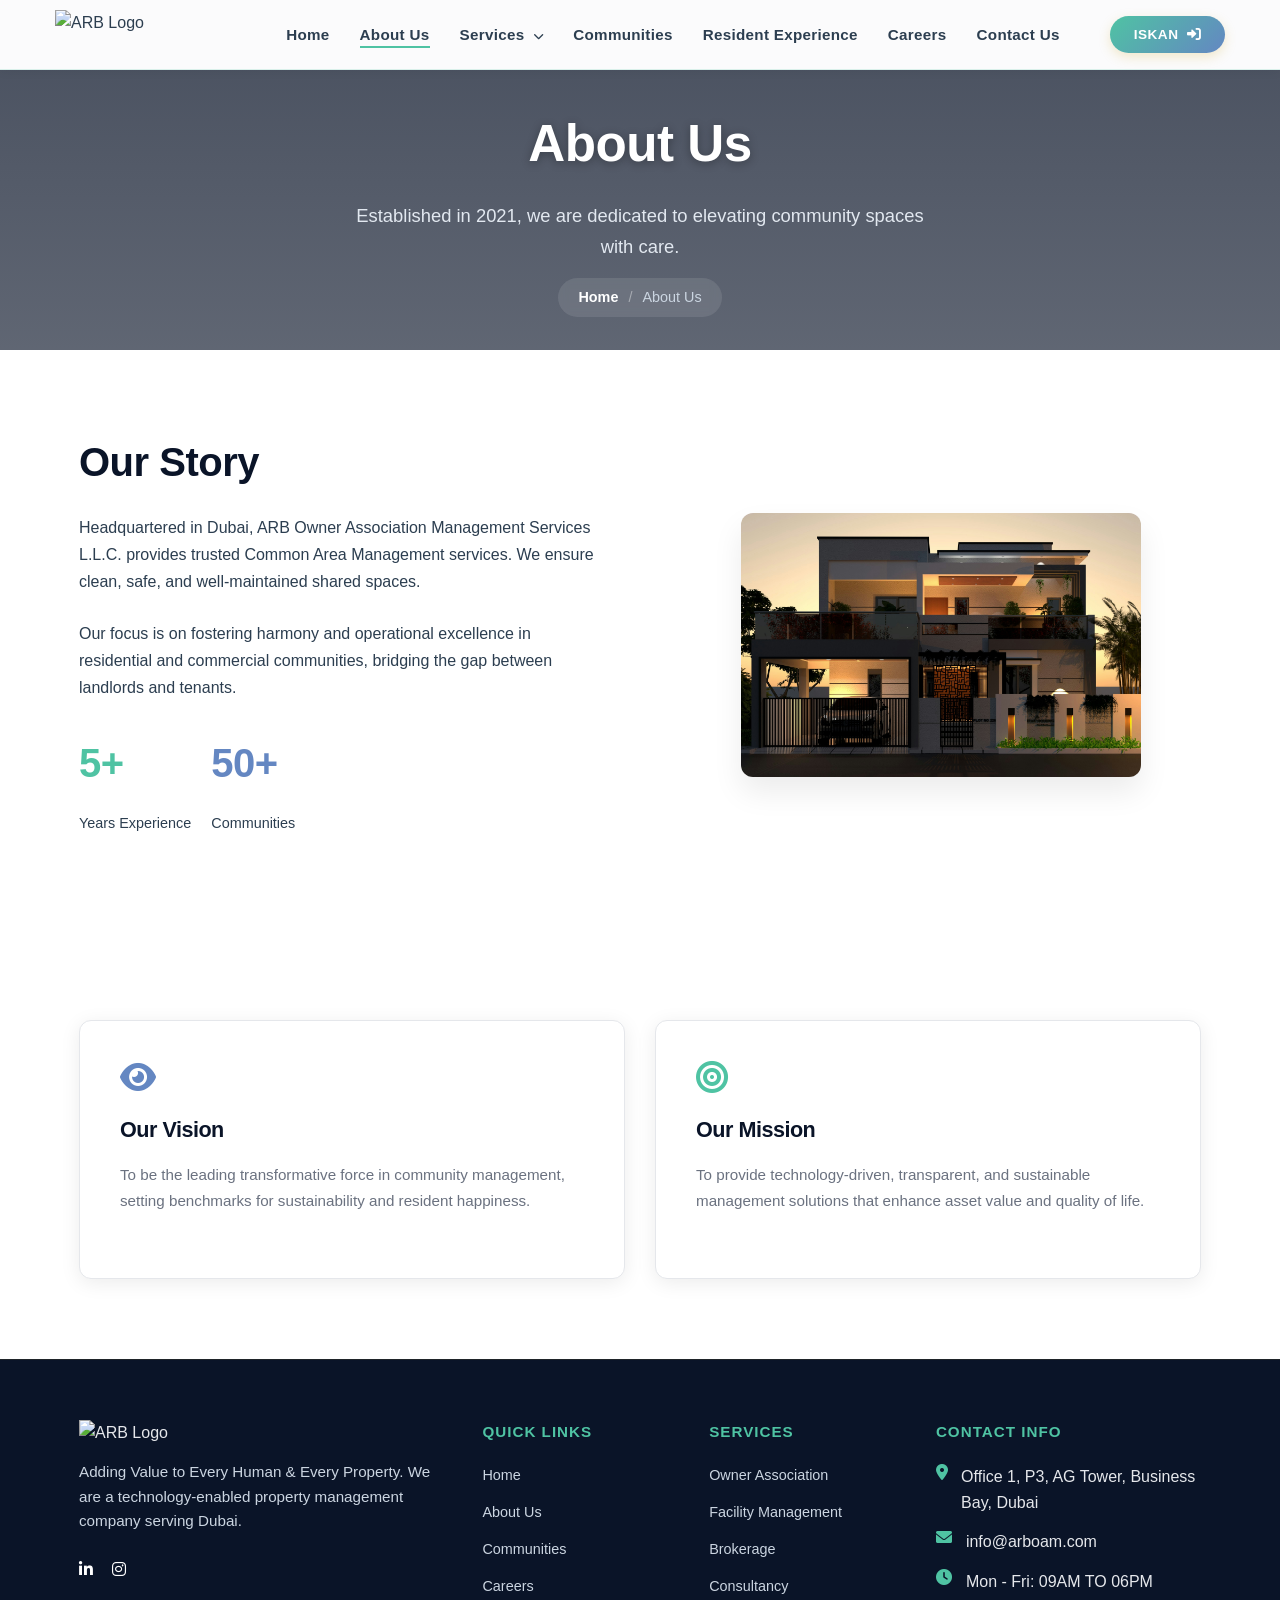
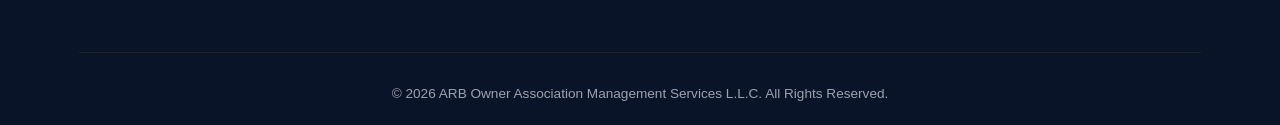
==== commit e387d4d5: "fixed al issues" ====
--- a/about.html
+++ b/about.html
@@ -38,7 +38,7 @@
                     <li><a href="resident-experience.html">Resident Experience</a></li>
                     <li><a href="careers.html">Careers</a></li>
                     <li><a href="contact.html">Contact Us</a></li>
-                    <li style="margin-left: 20px;"><a href="#" class="btn btn-iskan">Iskan <i
+                    <li style="margin-left: 20px;"><a href="https://iskaan.com" class="btn btn-iskan">Iskan <i
                                 class="fas fa-sign-in-alt"></i></a></li>
                 </ul>
             </nav>
@@ -48,6 +48,9 @@
     <!-- Mobile Menu Overlay -->
     <div class="mobile-menu-overlay" id="mobile-menu-overlay"></div>
     <div class="mobile-menu" id="mobile-menu">
+        <button class="mobile-menu-close" id="mobile-menu-close">
+            <i class="fas fa-times"></i>
+        </button>
         <ul>
             <li><a href="index.html">Home</a></li>
             <li><a href="about.html" class="active">About Us</a></li>
@@ -56,7 +59,7 @@
             <li><a href="resident-experience.html">Resident Experience</a></li>
             <li><a href="careers.html">Careers</a></li>
             <li><a href="contact.html">Contact Us</a></li>
-            <li><a href="#" class="btn btn-iskan">Iskan <i class="fas fa-sign-in-alt"></i></a></li>
+            <li><a href="https://iskaan.com/" class="btn btn-iskan">Iskan <i class="fas fa-sign-in-alt"></i></a></li>
         </ul>
     </div>
 
@@ -136,9 +139,11 @@
                     <p>Adding Value to Every Human & Every Property. We are a technology-enabled property management
                         company serving Dubai.</p>
                     <div style="margin-top: 20px;">
-                        <a href="#" style="color: white; margin-right: 15px;"><i class="fab fa-facebook-f"></i></a>
-                        <a href="#" style="color: white; margin-right: 15px;"><i class="fab fa-linkedin-in"></i></a>
-                        <a href="#" style="color: white; margin-right: 15px;"><i class="fab fa-instagram"></i></a>
+                        <!-- <a href="#" style="color: white; margin-right: 15px;"><i class="fab fa-facebook-f"></i></a> -->
+                        <a href="https://www.linkedin.com/feed" style="color: white; margin-right: 15px;"><i
+                                class="fab fa-linkedin-in"></i></a>
+                        <a href="https://www.instagram.com/arboam2025/" style="color: white; margin-right: 15px;"><i
+                                class="fab fa-instagram"></i></a>
                     </div>
                 </div>
 
@@ -187,6 +192,14 @@
             const menuToggle = document.getElementById('mobile-menu-toggle');
             const mobileMenu = document.getElementById('mobile-menu');
             const mobileMenuOverlay = document.getElementById('mobile-menu-overlay');
+            const mobileMenuClose = document.getElementById('mobile-menu-close');
+
+            function closeMenu() {
+                menuToggle.classList.remove('active');
+                mobileMenu.classList.remove('active');
+                mobileMenuOverlay.classList.remove('active');
+                document.body.style.overflow = '';
+            }
 
             if (menuToggle && mobileMenu && mobileMenuOverlay) {
                 // Toggle menu when hamburger is clicked
@@ -199,20 +212,21 @@
 
                 // Close menu when overlay is clicked
                 mobileMenuOverlay.addEventListener('click', function () {
-                    menuToggle.classList.remove('active');
-                    mobileMenu.classList.remove('active');
-                    mobileMenuOverlay.classList.remove('active');
-                    document.body.style.overflow = '';
+                    closeMenu();
                 });
+
+                // Close menu when close button is clicked
+                if (mobileMenuClose) {
+                    mobileMenuClose.addEventListener('click', function () {
+                        closeMenu();
+                    });
+                }
 
                 // Close menu when a link is clicked
                 const menuLinks = mobileMenu.querySelectorAll('a');
                 menuLinks.forEach(link => {
                     link.addEventListener('click', function () {
-                        menuToggle.classList.remove('active');
-                        mobileMenu.classList.remove('active');
-                        mobileMenuOverlay.classList.remove('active');
-                        document.body.style.overflow = '';
+                        closeMenu();
                     });
                 });
             }
--- a/style.css
+++ b/style.css
@@ -594,6 +594,8 @@
   display: flex;
   align-items: center;
   gap: 20px;
+  width: 100%;
+  overflow: hidden;
 }
 
 .slider-container {
@@ -601,6 +603,7 @@
   overflow: hidden;
   border-radius: var(--radius-lg);
   height: 400px;
+  width: 100%;
 }
 
 .slider-wrapper {
@@ -860,17 +863,43 @@
   top: 0;
   right: -300px;
   width: 280px;
-  height: 100%;
+  height: 100vh;
   background: var(--white);
   box-shadow: -5px 0 15px rgba(0, 0, 0, 0.1);
   transition: right 0.3s ease;
   z-index: 1000;
-  padding: 80px 20px 20px;
+  padding: 70px 20px 20px;
   overflow-y: auto;
+  overflow-x: hidden;
 }
 
 .mobile-menu.active {
   right: 0;
+}
+
+.mobile-menu-close {
+  position: absolute;
+  top: 20px;
+  right: 20px;
+  background: none;
+  border: none;
+  font-size: 1.8rem;
+  cursor: pointer;
+  color: var(--text-color);
+  width: 40px;
+  height: 40px;
+  display: flex;
+  align-items: center;
+  justify-content: center;
+  border-radius: 50%;
+  transition: all 0.3s ease;
+  z-index: 1001;
+}
+
+.mobile-menu-close:hover {
+  background: var(--light-bg);
+  color: var(--accent-gold);
+  transform: rotate(90deg);
 }
 
 .mobile-menu ul {
